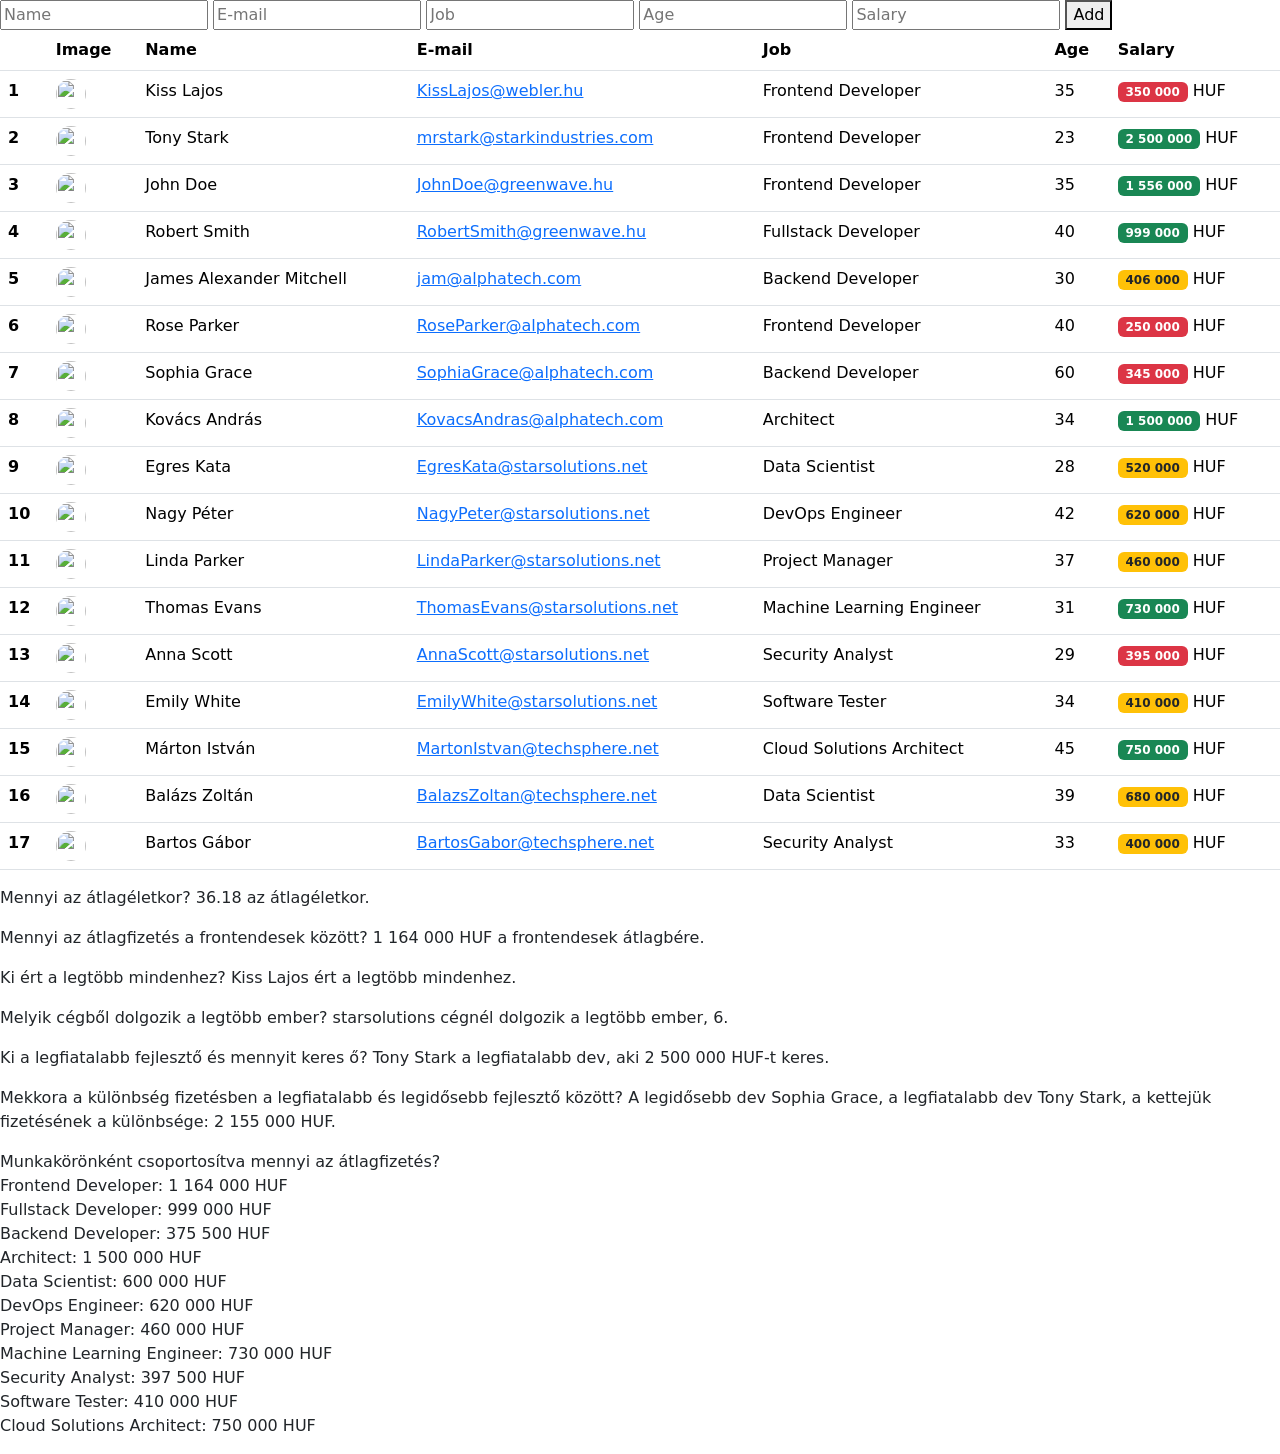
==== 01/index.html @ 00046804 "init" ====
<!DOCTYPE html>
<html lang="en">

<head>
    <meta charset="UTF-8">
    <title>Fullstack-Workshop-03</title>
    <link href="https://cdn.jsdelivr.net/npm/bootstrap@5.3.8/dist/css/bootstrap.min.css" rel="stylesheet"
        integrity="sha384-sRIl4kxILFvY47J16cr9ZwB07vP4J8+LH7qKQnuqkuIAvNWLzeN8tE5YBujZqJLB" crossorigin="anonymous">
    <script src="main.js"></script>
</head>

<body>
    <div id="inputdiv">
        <input type="text" placeholder="Name">
        <input type="text" placeholder="E-mail">
        <input type="text" placeholder="Job">
        <input type="text" placeholder="Age">
        <input type="text" placeholder="Salary">
        <button onclick="addDev()">Add</button>
    </div>
    <table class="table">
        <thead>
            <tr>
                <th scope="col"></th>
                <th scope="col">Image</th>
                <th scope="col">Name</th>
                <th scope="col">E-mail</th>
                <th scope="col">Job</th>
                <th scope="col">Age</th>
                <th scope="col">Salary</th>
            </tr>
        </thead>
        <tbody>
            <tr>
                <th scope="row">1</th>
                <td>Mark</td>
                <td>Otto</td>
                <td>@mdo</td>
            </tr>
            <tr>
                <th scope="row">2</th>
                <td>Jacob</td>
                <td>Thornton</td>
                <td>@fat</td>
            </tr>
            <tr>
                <th scope="row">3</th>
                <td>John</td>
                <td>Doe</td>
                <td>@social</td>
            </tr>
        </tbody>
    </table>
    <div id="calculations">
        <p>
            Mennyi az átlagéletkor?
            <span id="Q1"></span>
        </p>
        <p>
            Mennyi az átlagfizetés a frontendesek között?
            <span id="Q2"></span>
        </p>
        <p>
            Ki ért a legtöbb mindenhez?
            <span id="Q3"></span>
        </p>
        <p>
            Melyik cégből dolgozik a legtöbb ember?
            <span id="Q4"></span>
        </p>
        <p>
            Ki a legfiatalabb fejlesztő és mennyit keres ő?
            <span id="Q5"></span>
        </p>
        <p>
            Mekkora a különbség fizetésben a legfiatalabb és legidősebb fejlesztő között?
            <span id="Q6"></span>
        </p>
        <p>
            Munkakörönként csoportosítva mennyi az átlagfizetés?
            <span id="Q7"></span>
        </p>
    </div>

    <div id="table-target"></div>

</body>

</html>
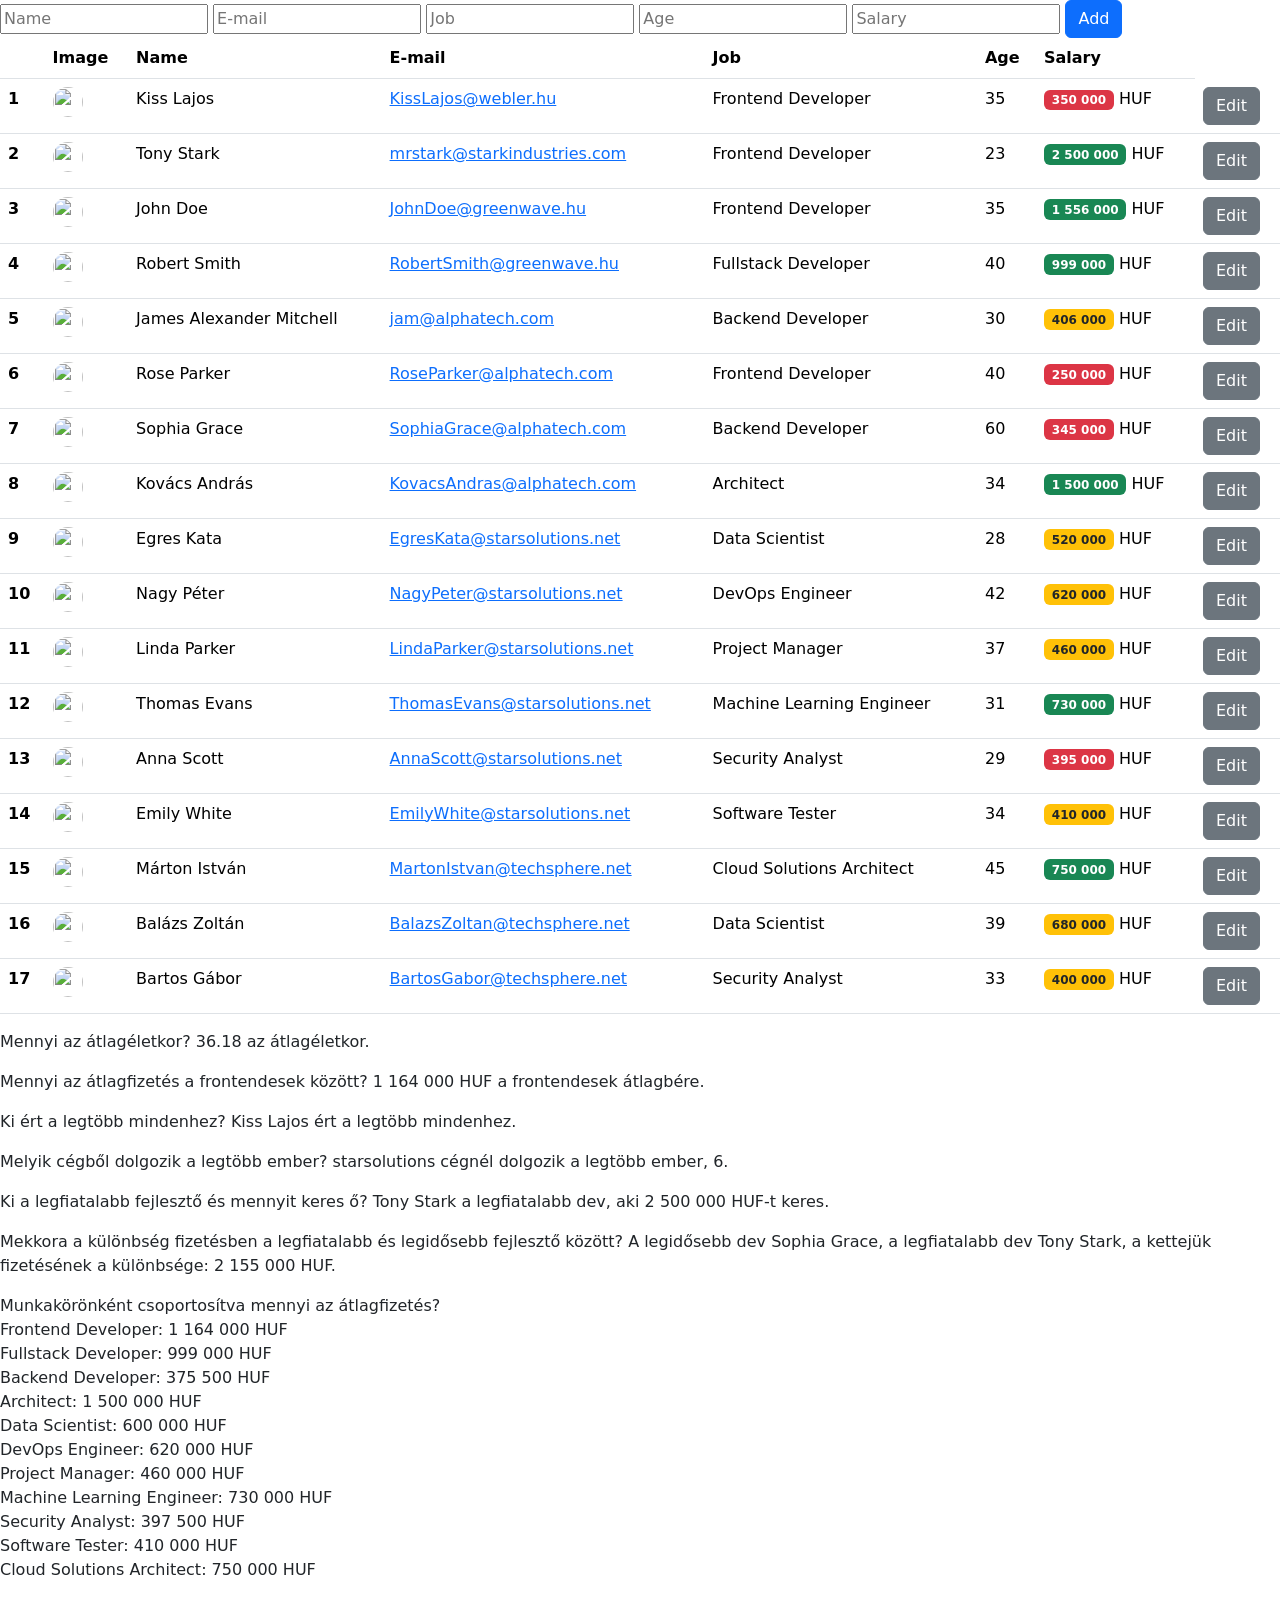
==== commit 5c3c0c85: "crud stuff 01" ====
--- a/01/index.html
+++ b/01/index.html
@@ -11,12 +11,12 @@
 
 <body>
     <div id="inputdiv">
-        <input type="text" placeholder="Name">
-        <input type="text" placeholder="E-mail">
-        <input type="text" placeholder="Job">
-        <input type="text" placeholder="Age">
-        <input type="text" placeholder="Salary">
-        <button onclick="addDev()">Add</button>
+        <input id="inputname" type="text" placeholder="Name">
+        <input id="inputemail" type="text" placeholder="E-mail">
+        <input id="inputjob" type="text" placeholder="Job">
+        <input id="inputage" type="text" placeholder="Age">
+        <input id="inputsalary" type="text" placeholder="Salary">
+        <button id="addevbtn" type="button" class="btn btn-primary" onclick="addDev()">Add</button>
     </div>
     <table class="table">
         <thead>
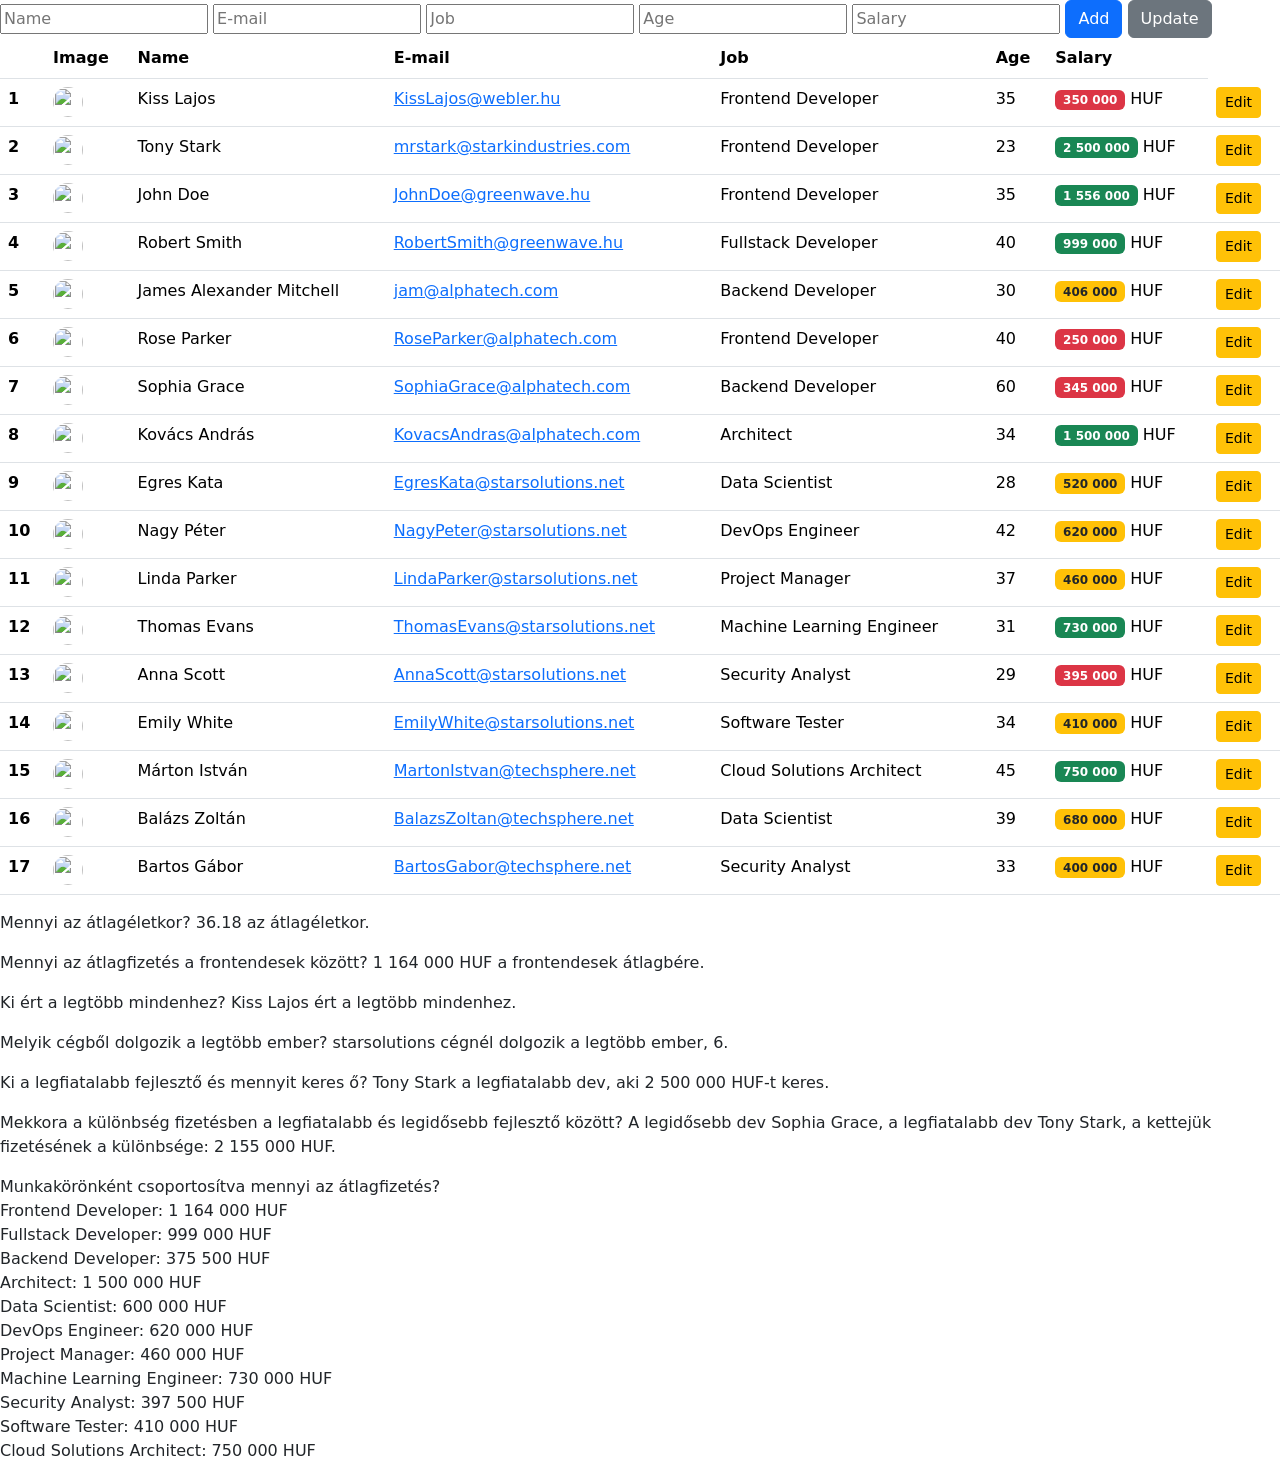
==== commit 196af3e7: "edit gg" ====
--- a/01/index.html
+++ b/01/index.html
@@ -17,6 +17,7 @@
         <input id="inputage" type="text" placeholder="Age">
         <input id="inputsalary" type="text" placeholder="Salary">
         <button id="addevbtn" type="button" class="btn btn-primary" onclick="addDev()">Add</button>
+        <button id="editdevbtn" type="button" class="btn btn-secondary" onclick="editDev()">Update</button>
     </div>
     <table class="table">
         <thead>
